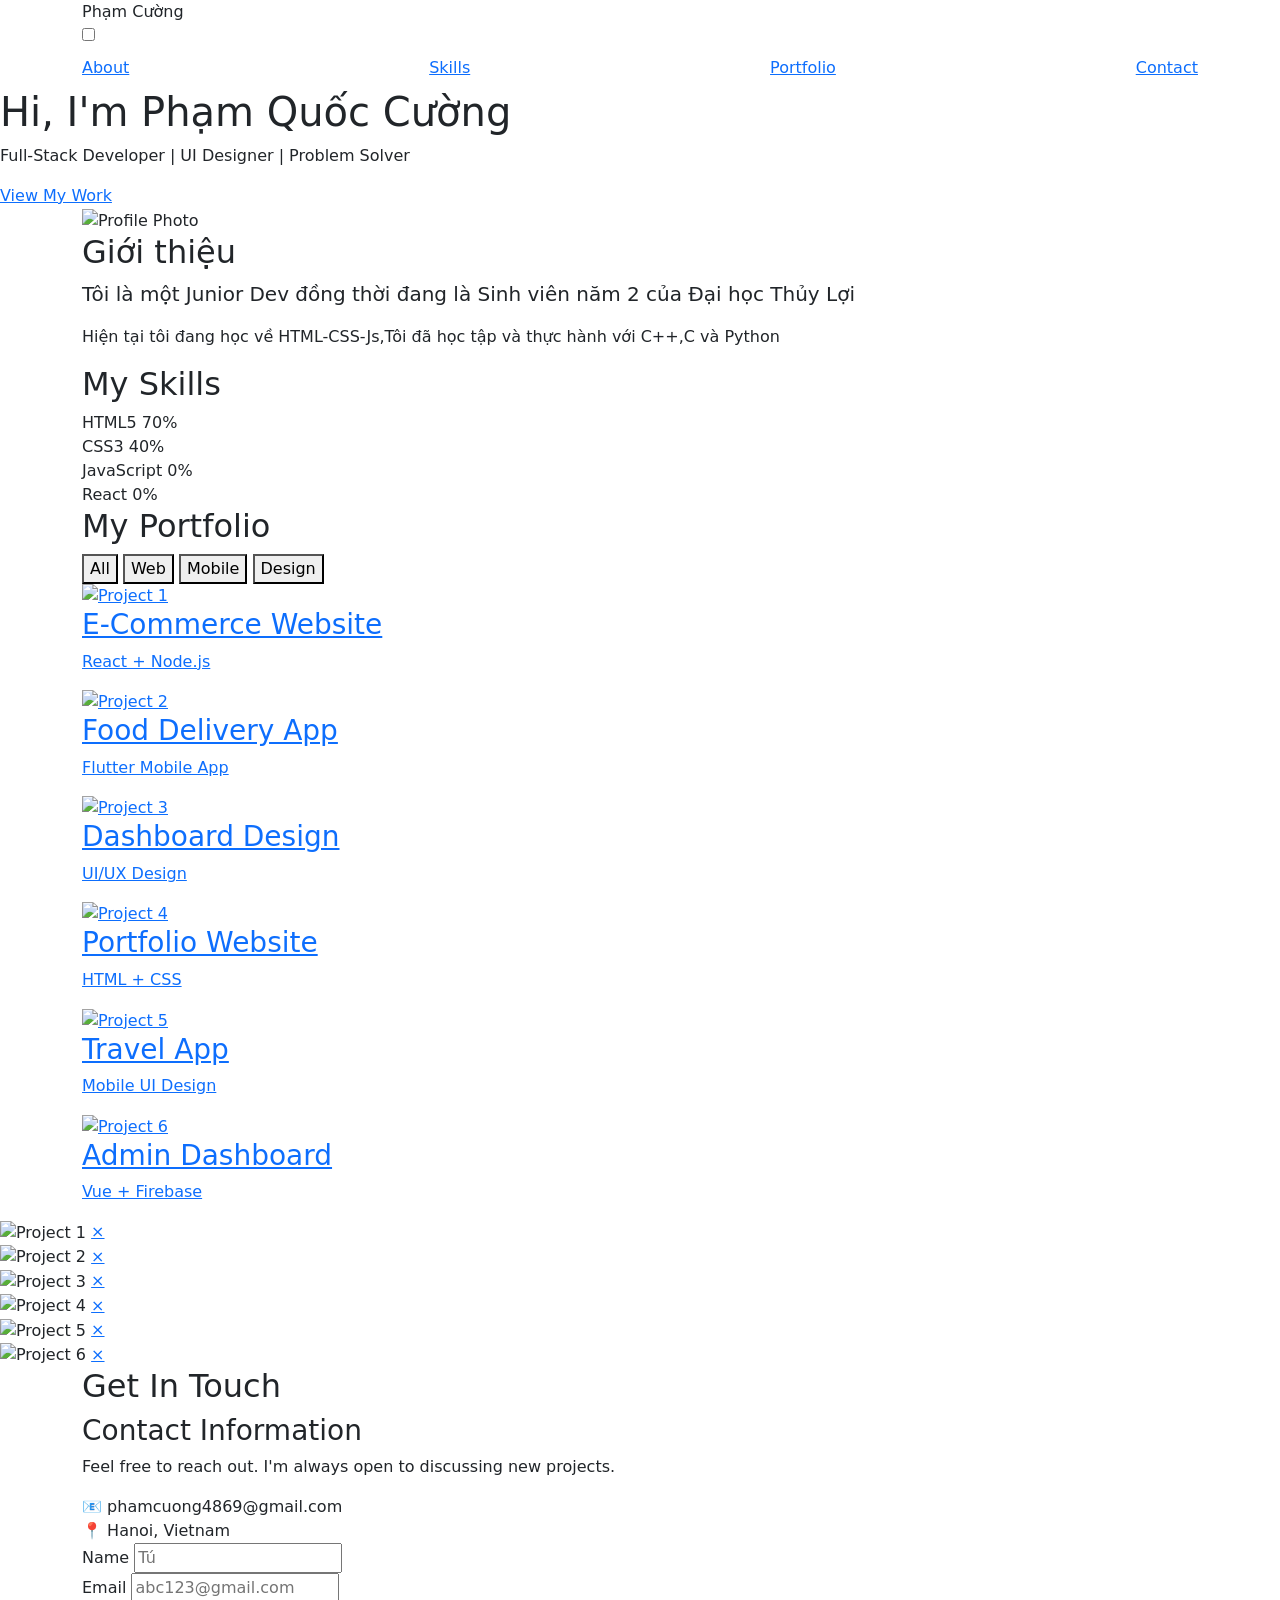
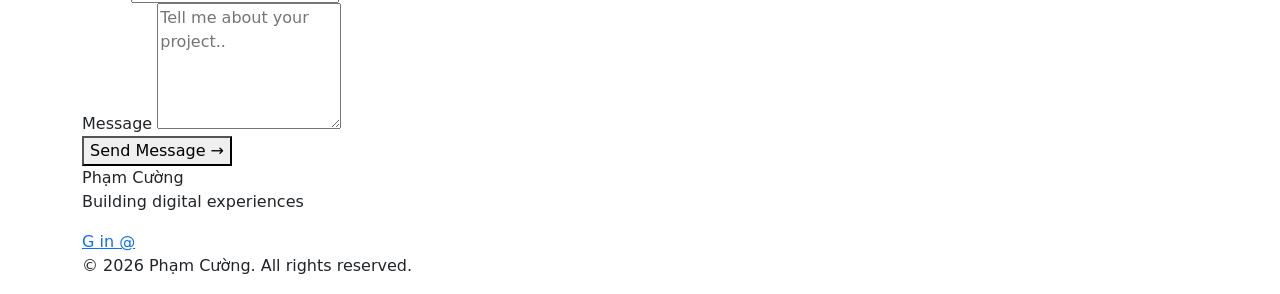
==== session_02_bootstrap/projects/portfolio_bootstrap/index.html @ 477e9ee2 "[BOOTSTRAP] Add Bootstrap CDN and initial setup" ====
<!DOCTYPE html>
<html lang="en">
<head>
    <meta charset="UTF-8">
    <meta name="viewport" content="width=device-width, initial-scale=1.0">
    <title>My Portfolio</title>

    <link href="https://cdn.jsdelivr.net/npm/bootstrap@5.3.2/dist/css/bootstrap.min.css" rel="stylesheet">
    <link href="https://cdn.jsdelivr.net/npm/bootstrap-icons@1.11.0/font/bootstrap-icons.css" rel="stylesheet">
</head>

<body>
    <header class="header">
        <div class="container nav-container">
            <div class="logo">Phạm Cường</div>
            <input
                type="checkbox"
                id="menu-toggle"
                class="menu-toggle"
            >

            <label
                for="menu-toggle"
                class="hamburger"
            >
                <span></span>
                <span></span>
                <span></span>
            </label>
            <nav class="navbar">
                <a href="#about">About</a>
                <a href="#skills">Skills</a>
                <a href="#portfolio">Portfolio</a>
                <a href="#contact">Contact</a>
            </nav>
        </div>
    </header>

    <section class="hero">

        <div class="hero-content">
            <h1> Hi, I'm Phạm Quốc Cường</h1>

            <p>Full-Stack Developer | UI Designer | Problem Solver</p>
            <a href="#portfolio" class="cta-button">
                View My Work
            </a>

        </div>

    </section>

    <section id="about" class="about-section">
        <div class="container">
            <div class="about-grid">
                <div class="about-image">
                    <img src="https://encrypted-tbn0.gstatic.com/images?q=tbn:ANd9GcRK_eBcIOMDRFmD_ZRQ1Q0mMLTmLltrgWhUqQ&s" alt="Profile Photo">
                </div>

                <div class="about-content">
                    <h2>Giới thiệu</h2>
                    <p class="lead">
                        Tôi là một Junior Dev đồng thời đang là Sinh viên năm 2 của Đại học Thủy Lợi
                    </p>
                    <p> Hiện tại tôi đang học về HTML-CSS-Js,Tôi đã học tập và thực hành với C++,C và Python</p>
                </div>
            </div>
        </div>
    </section>

    <section id="skills" class="skills-section">
        <div class="container">
            <h2 class="section-title">
                My Skills
            </h2>

            <div class="skills-grid">
                <div class="skill-item">
                    <div class="skill-info">
                        <span class="skill-name">
                            HTML5
                        </span>
                        <span class="skill-percent">
                            70%
                        </span>
                    </div>
                    <div class="skill-bar">
                        <div
                            class="skill-progress html"
                        ></div>
                    </div>
                </div>

                <div class="skill-item">
                    <div class="skill-info">
                        <span class="skill-name">
                            CSS3
                        </span>
                        <span class="skill-percent">
                            40%
                        </span>
                    </div>

                    <div class="skill-bar">
                        <div class="skill-progress css"></div>
                    </div>
                </div>
                <div class="skill-item">
                    <div class="skill-info">
                        <span class="skill-name">
                            JavaScript
                        </span>
                        <span class="skill-percent">
                            0%
                        </span>
                    </div>
                    <div class="skill-bar">
                        <div class="skill-progress javascript"></div>
                    </div>
                </div>

                <div class="skill-item">
                    <div class="skill-info">
                        <span class="skill-name">
                            React
                        </span>
                        <span class="skill-percent">
                            0%
                        </span>
                    </div>
                    <div class="skill-bar">
                        <div class="skill-progress react"></div>
                    </div>
                </div>
            </div>
        </div>
    </section>

    <section id="portfolio" class="portfolio-section">
        <div class="container">

            <h2 class="section-title">My Portfolio</h2>

            <div class="portfolio-filters">
                <button class="filter-btn active">All</button>
                <button class="filter-btn">Web</button>
                <button class="filter-btn">Mobile</button>
                <button class="filter-btn">Design</button>
            </div>

            <div class="portfolio-grid">

                <div class="portfolio-item" data-category="web">
                    <a href="#lightbox-1" class="lightbox-link">
                        <img
                            src="https://img.magnific.com/free-photo/cascade-boat-clean-china-natural-rural_1417-1356.jpg"
                            alt="Project 1"
                        >

                        <div class="portfolio-overlay">
                            <h3>E-Commerce Website</h3>
                            <p>React + Node.js</p>
                        </div>
                    </a>

                </div>

                <div class="portfolio-item" data-category="mobile">
                    <a href="#lightbox-2" class="lightbox-link">
                        <img
                            src="https://www.shutterstock.com/image-photo/sun-sets-behind-mountain-ranges-600nw-2479236003.jpg"
                            alt="Project 2"
                        >

                        <div class="portfolio-overlay">
                            <h3>Food Delivery App</h3>
                            <p>Flutter Mobile App</p>
                        </div>
                    </a>

                </div>

                <div class="portfolio-item" data-category="design">
                    <a href="#lightbox-3" class="lightbox-link">
                        <img
                            src="https://encrypted-tbn0.gstatic.com/images?q=tbn:ANd9GcSqHa6Hd-YD9QyMxIS8fYtVx6WnUDx4SQb3aw&s"
                            alt="Project 3"
                        >

                        <div class="portfolio-overlay">
                            <h3>Dashboard Design</h3>
                            <p>UI/UX Design</p>
                        </div>
                    </a>
                </div>

                <div class="portfolio-item" data-category="web">
                    <a href="#lightbox-4" class="lightbox-link">
                        <img
                            src="https://encrypted-tbn0.gstatic.com/images?q=tbn:ANd9GcQ_FWF2judaujT30K9sMf-tZFhMWpgP6xCemw&s"
                            alt="Project 4"
                        >

                        <div class="portfolio-overlay">
                            <h3>Portfolio Website</h3>
                            <p>HTML + CSS</p>
                        </div>
                    </a>
                </div>

                <!-- ITEM 5 -->
                <div class="portfolio-item" data-category="mobile">
                    <a href="#lightbox-5" class="lightbox-link">
                        <img
                            src="https://encrypted-tbn0.gstatic.com/images?q=tbn:ANd9GcTsMz6inykSgB9SlFIe-veDF1JKhHTCMDibNQ&s"
                            alt="Project 5"
                        >

                        <div class="portfolio-overlay">
                            <h3>Travel App</h3>
                            <p>Mobile UI Design</p>
                        </div>
                    </a>
                </div>

                <div class="portfolio-item" data-category="web">
                    <a href="#lightbox-6" class="lightbox-link">
                        <img
                            src="https://encrypted-tbn0.gstatic.com/images?q=tbn:ANd9GcS5kzei-ktqKEkPkgY-cIWJkOLENNfYOGovYw&s"
                            alt="Project 6"
                        >

                        <div class="portfolio-overlay">
                            <h3>Admin Dashboard</h3>
                            <p>Vue + Firebase</p>
                        </div>
                    </a>
                </div>

            </div>

        </div>
    </section>


    <div id="lightbox-1" class="lightbox">
        <img
            src="https://img.magnific.com/free-photo/cascade-boat-clean-china-natural-rural_1417-1356.jpg"
            alt="Project 1"
        >

        <a href="#" class="lightbox-close">
            &times;
        </a>
    </div>

    <div id="lightbox-2" class="lightbox">
        <img
            src="https://www.shutterstock.com/image-photo/sun-sets-behind-mountain-ranges-600nw-2479236003.jpg"
            alt="Project 2"
        >

        <a href="#" class="lightbox-close">
            &times;
        </a>
    </div>

    <div id="lightbox-3" class="lightbox">
        <img
            src="https://encrypted-tbn0.gstatic.com/images?q=tbn:ANd9GcSqHa6Hd-YD9QyMxIS8fYtVx6WnUDx4SQb3aw&s"
            alt="Project 3"
        >

        <a href="#" class="lightbox-close">
            &times;
        </a>
    </div>

    <div id="lightbox-4" class="lightbox">
        <img
            src="https://encrypted-tbn0.gstatic.com/images?q=tbn:ANd9GcQ_FWF2judaujT30K9sMf-tZFhMWpgP6xCemw&s"
            alt="Project 4"
        >

        <a href="#" class="lightbox-close">
            &times;
        </a>
    </div>

    <div id="lightbox-5" class="lightbox">
        <img
            src="https://encrypted-tbn0.gstatic.com/images?q=tbn:ANd9GcTsMz6inykSgB9SlFIe-veDF1JKhHTCMDibNQ&s"
            alt="Project 5"
        >

        <a href="#" class="lightbox-close">
            &times;
        </a>
    </div>

    <div id="lightbox-6" class="lightbox">
        <img
            src="https://encrypted-tbn0.gstatic.com/images?q=tbn:ANd9GcS5kzei-ktqKEkPkgY-cIWJkOLENNfYOGovYw&s"
            alt="Project 6"
        >

        <a href="#" class="lightbox-close">
            &times;
        </a>
    </div>

    <section id="contact" class="contact-section">
        <div class="container">

            <h2 class="section-title">
                Get In Touch
            </h2>

            <div class="contact-wrapper">

                <div class="contact-info">

                    <h3>Contact Information</h3>

                    <p>
                        Feel free to reach out. I'm always open to discussing new projects.
                    </p>

                    <div class="info-item">
                        <span class="icon">📧</span>
                        <span>phamcuong4869@gmail.com</span>
                    </div>

                    <div class="info-item">
                        <span class="icon">📍</span>
                        <span>Hanoi, Vietnam</span>
                    </div>

                </div>

                <form class="contact-form">

                    <div class="form-group">

                        <label for="name">
                            Name
                        </label>

                        <input
                            type="text"
                            id="name"
                            name="name"
                            placeholder="Tú"
                            required 
                        >

                    </div>

                    <div class="form-group">

                        <label for="email">
                            Email
                        </label>

                        <input
                            type="email"
                            id="email"
                            name="email"
                            placeholder="abc123@gmail.com"
                            required
                        >

                    </div>

                    <div class="form-group">

                        <label for="message">
                            Message
                        </label>

                        <textarea
                            id="message"
                            name="message"
                            rows="5"
                            placeholder="Tell me about your project..""
                            required
                        ></textarea>

                    </div>

                    <button type="submit" class="submit-btn">
                        Send Message  →
                    </button>

                </form>

            </div>

        </div>
    </section>

    <footer class="footer">
        <div class="container">
            <div class="footer-content">
                <div class="footer-logo">
                    Phạm Cường
                </div>
                <p class="footer-tagline">
                    Building digital experiences
                </p>
                <div class="social-links">
                    <a href="#" class="social-link" aria-label="GitHub">
                        G
                    </a>

                    <a href="#" class="social-link" aria-label="LinkedIn">
                        in
                    </a>
                    <a href="#" class="social-link" aria-label="Email">
                        @
                    </a>

                </div>

            </div>

            <div class="footer-bottom">
                <p>&copy; 2026 Phạm Cường. All rights reserved.</p>
            </div>
        </div>

    </footer>
    
    <script src="https://cdn.jsdelivr.net/npm/bootstrap@5.3.2/dist/js/bootstrap.bundle.min.js"></script>
</body>
</html>
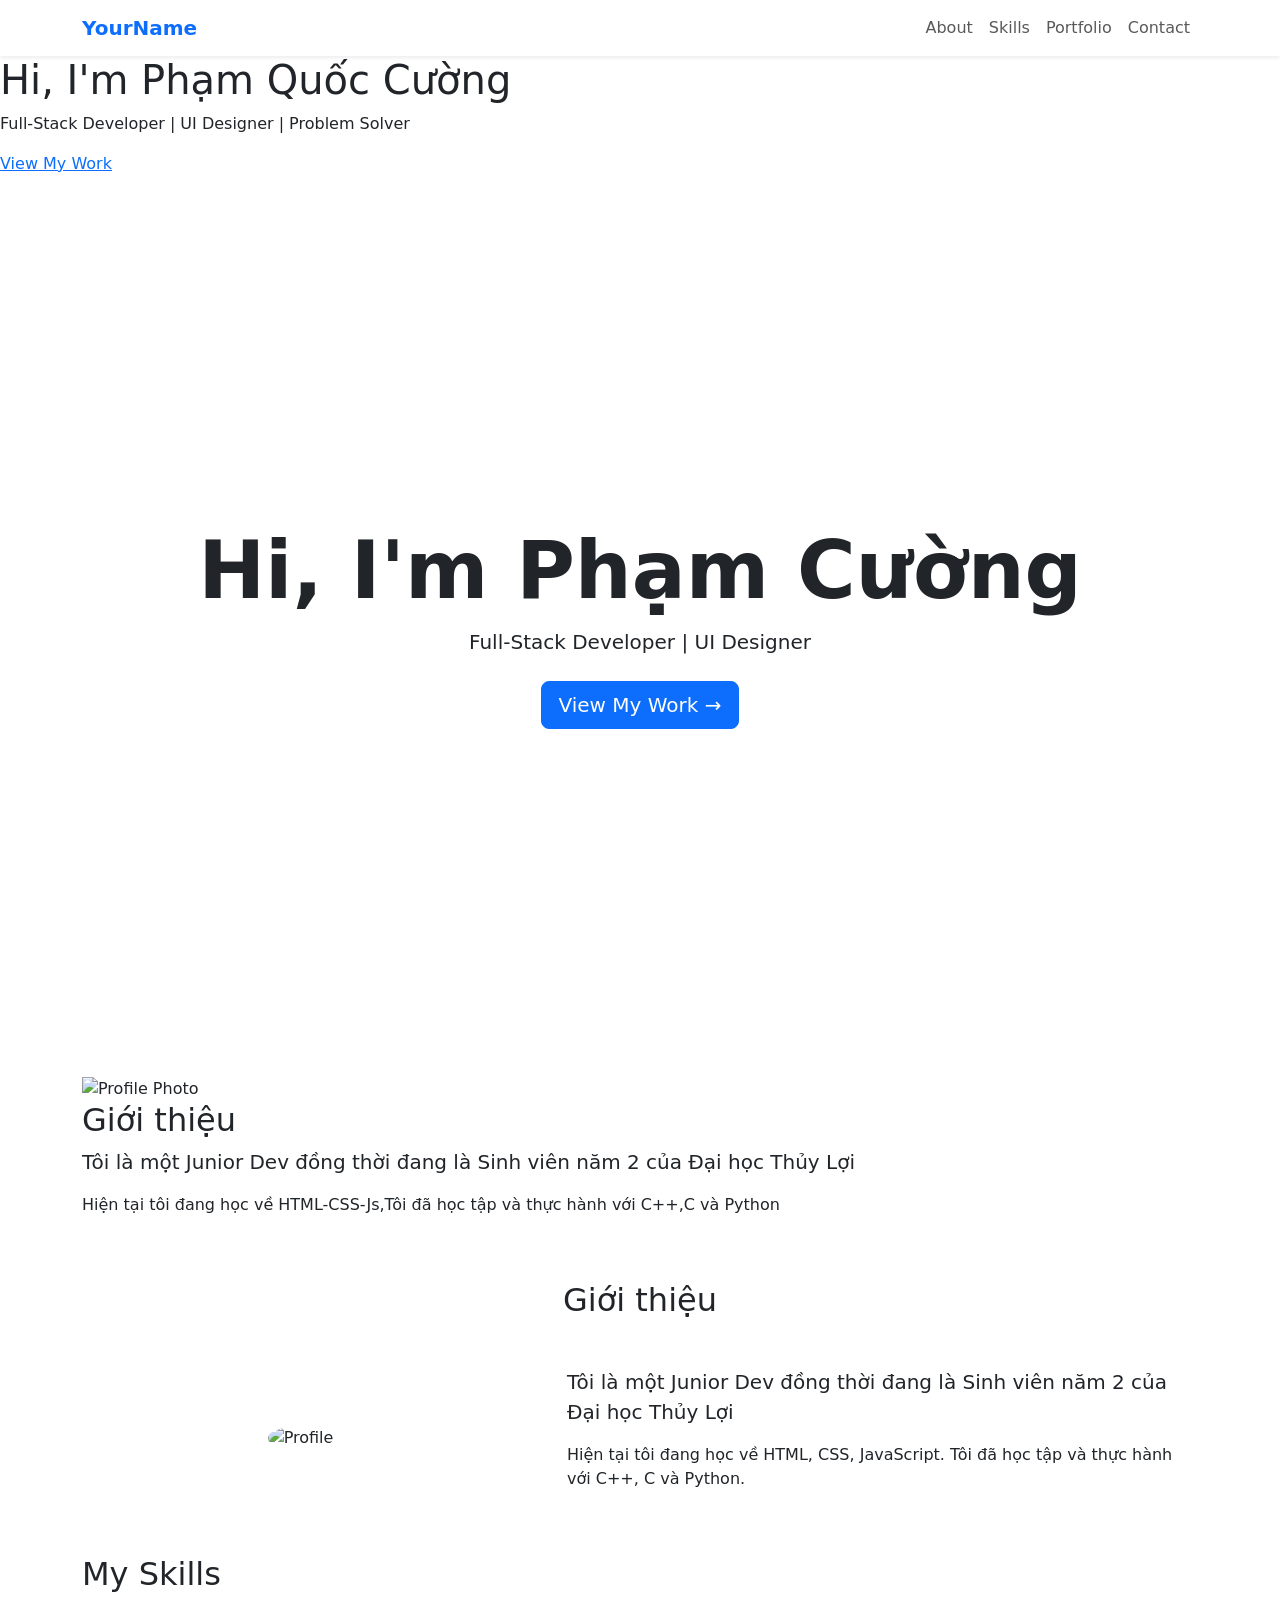
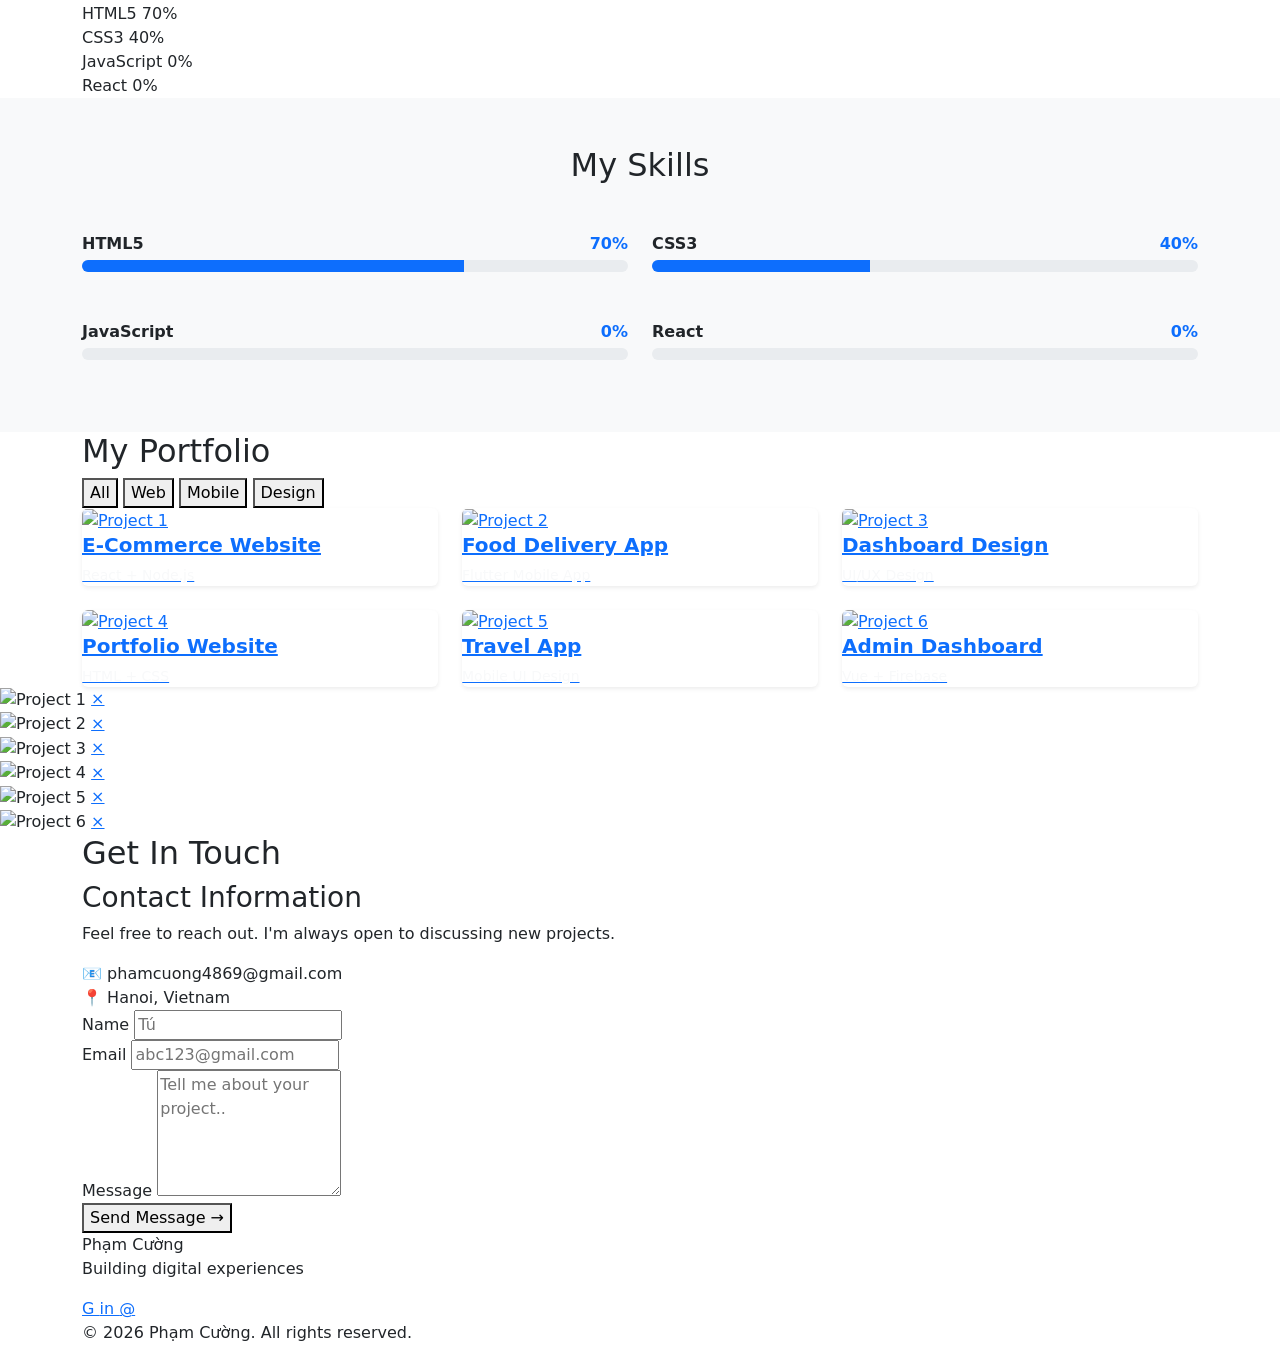
==== commit 62f4640b: "[REFACTOR] Convert grid to Bootstrap cols" ====
--- a/session_02_bootstrap/projects/portfolio_bootstrap/index.html
+++ b/session_02_bootstrap/projects/portfolio_bootstrap/index.html
@@ -7,34 +7,31 @@
 
     <link href="https://cdn.jsdelivr.net/npm/bootstrap@5.3.2/dist/css/bootstrap.min.css" rel="stylesheet">
     <link href="https://cdn.jsdelivr.net/npm/bootstrap-icons@1.11.0/font/bootstrap-icons.css" rel="stylesheet">
+    <link href="custom-theme.css" rel="stylesheet">
 </head>
 
 <body>
-    <header class="header">
-        <div class="container nav-container">
-            <div class="logo">Phạm Cường</div>
-            <input
-                type="checkbox"
-                id="menu-toggle"
-                class="menu-toggle"
-            >
-
-            <label
-                for="menu-toggle"
-                class="hamburger"
-            >
-                <span></span>
-                <span></span>
-                <span></span>
-            </label>
-            <nav class="navbar">
-                <a href="#about">About</a>
-                <a href="#skills">Skills</a>
-                <a href="#portfolio">Portfolio</a>
-                <a href="#contact">Contact</a>
-            </nav>
-        </div>
-    </header>
+        <nav class="navbar navbar-expand-lg navbar-light bg-white sticky-top shadow-sm">
+        <div class="container">
+            <a class="navbar-brand fw-bold text-primary" href="#">YourName</a>
+            <button class="navbar-toggler" type="button" 
+                    data-bs-toggle="collapse" 
+                    data-bs-target="#navbarNav"
+                    aria-controls="navbarNav" 
+                    aria-expanded="false" 
+                    aria-label="Toggle navigation">
+                <span class="navbar-toggler-icon"></span>
+            </button>
+            <div class="collapse navbar-collapse" id="navbarNav">
+                <ul class="navbar-nav ms-auto">
+                    <li class="nav-item"><a class="nav-link" href="#about">About</a></li>
+                    <li class="nav-item"><a class="nav-link" href="#skills">Skills</a></li>
+                    <li class="nav-item"><a class="nav-link" href="#portfolio">Portfolio</a></li>
+                    <li class="nav-item"><a class="nav-link" href="#contact">Contact</a></li>
+                </ul>
+            </div>
+        </div>
+    </nav>
 
     <section class="hero">
 
@@ -48,6 +45,14 @@
 
         </div>
 
+    </section>
+
+        <section class="vh-100 d-flex align-items-center justify-content-center text-center">
+        <div class="container">
+            <h1 class="display-1 fw-bold">Hi, I'm Phạm Cường</h1>
+            <p class="lead mb-4">Full-Stack Developer | UI Designer</p>
+            <a href="#portfolio" class="btn btn-primary btn-lg">View My Work →</a>
+        </div>
     </section>
 
     <section id="about" class="about-section">
@@ -68,6 +73,38 @@
         </div>
     </section>
 
+        <section id="about" class="py-5">
+        <div class="container">
+
+            <h2 class="text-center mb-5">Giới thiệu</h2>
+
+            <div class="row align-items-center g-5">
+
+                <!-- IMAGE -->
+                <div class="col-lg-5 text-center">
+                    <img 
+                        src="https://encrypted-tbn0.gstatic.com/images?q=tbn:ANd9GcRK_eBcIOMDRFmD_ZRQ1Q0mMLTmLltrgWhUqQ&s"
+                        class="rounded-circle img-fluid"
+                        alt="Profile"
+                        style="max-width: 300px;"
+                    >
+                </div>
+
+                <!-- CONTENT -->
+                <div class="col-lg-7">
+                    <p class="lead">
+                        Tôi là một Junior Dev đồng thời đang là Sinh viên năm 2 của Đại học Thủy Lợi
+                    </p>
+                    <p>
+                        Hiện tại tôi đang học về HTML, CSS, JavaScript. Tôi đã học tập và thực hành với C++, C và Python.
+                    </p>
+                </div>
+
+            </div>
+
+        </div>
+    </section>
+
     <section id="skills" class="skills-section">
         <div class="container">
             <h2 class="section-title">
@@ -136,6 +173,69 @@
         </div>
     </section>
 
+        <section id="skills" class="py-5 bg-light">
+        <div class="container">
+
+            <h2 class="text-center mb-5">My Skills</h2>
+
+            <div class="row g-4">
+
+                <!-- HTML -->
+                <div class="col-md-6">
+                    <div class="mb-4">
+                        <div class="d-flex justify-content-between mb-1">
+                            <span class="fw-semibold">HTML5</span>
+                            <span class="text-primary fw-semibold">70%</span>
+                        </div>
+                        <div class="progress" style="height: 12px;">
+                            <div class="progress-bar bg-primary" style="width: 70%"></div>
+                        </div>
+                    </div>
+                </div>
+
+                <!-- CSS -->
+                <div class="col-md-6">
+                    <div class="mb-4">
+                        <div class="d-flex justify-content-between mb-1">
+                            <span class="fw-semibold">CSS3</span>
+                            <span class="text-primary fw-semibold">40%</span>
+                        </div>
+                        <div class="progress" style="height: 12px;">
+                            <div class="progress-bar bg-primary" style="width: 40%"></div>
+                        </div>
+                    </div>
+                </div>
+
+                <!-- JS -->
+                <div class="col-md-6">
+                    <div class="mb-4">
+                        <div class="d-flex justify-content-between mb-1">
+                            <span class="fw-semibold">JavaScript</span>
+                            <span class="text-primary fw-semibold">0%</span>
+                        </div>
+                        <div class="progress" style="height: 12px;">
+                            <div class="progress-bar bg-primary" style="width: 0%"></div>
+                        </div>
+                    </div>
+                </div>
+
+                <!-- React -->
+                <div class="col-md-6">
+                    <div class="mb-4">
+                        <div class="d-flex justify-content-between mb-1">
+                            <span class="fw-semibold">React</span>
+                            <span class="text-primary fw-semibold">0%</span>
+                        </div>
+                        <div class="progress" style="height: 12px;">
+                            <div class="progress-bar bg-primary" style="width: 0%"></div>
+                        </div>
+                    </div>
+                </div>
+
+            </div>
+
+        </div>
+    </section>
     <section id="portfolio" class="portfolio-section">
         <div class="container">
 
@@ -148,96 +248,115 @@
                 <button class="filter-btn">Design</button>
             </div>
 
-            <div class="portfolio-grid">
-
-                <div class="portfolio-item" data-category="web">
-                    <a href="#lightbox-1" class="lightbox-link">
-                        <img
-                            src="https://img.magnific.com/free-photo/cascade-boat-clean-china-natural-rural_1417-1356.jpg"
-                            alt="Project 1"
-                        >
-
-                        <div class="portfolio-overlay">
-                            <h3>E-Commerce Website</h3>
-                            <p>React + Node.js</p>
-                        </div>
-                    </a>
-
-                </div>
-
-                <div class="portfolio-item" data-category="mobile">
-                    <a href="#lightbox-2" class="lightbox-link">
-                        <img
-                            src="https://www.shutterstock.com/image-photo/sun-sets-behind-mountain-ranges-600nw-2479236003.jpg"
-                            alt="Project 2"
-                        >
-
-                        <div class="portfolio-overlay">
-                            <h3>Food Delivery App</h3>
-                            <p>Flutter Mobile App</p>
-                        </div>
-                    </a>
-
-                </div>
-
-                <div class="portfolio-item" data-category="design">
-                    <a href="#lightbox-3" class="lightbox-link">
-                        <img
-                            src="https://encrypted-tbn0.gstatic.com/images?q=tbn:ANd9GcSqHa6Hd-YD9QyMxIS8fYtVx6WnUDx4SQb3aw&s"
-                            alt="Project 3"
-                        >
-
-                        <div class="portfolio-overlay">
-                            <h3>Dashboard Design</h3>
-                            <p>UI/UX Design</p>
-                        </div>
-                    </a>
-                </div>
-
-                <div class="portfolio-item" data-category="web">
-                    <a href="#lightbox-4" class="lightbox-link">
-                        <img
-                            src="https://encrypted-tbn0.gstatic.com/images?q=tbn:ANd9GcQ_FWF2judaujT30K9sMf-tZFhMWpgP6xCemw&s"
-                            alt="Project 4"
-                        >
-
-                        <div class="portfolio-overlay">
-                            <h3>Portfolio Website</h3>
-                            <p>HTML + CSS</p>
-                        </div>
-                    </a>
+            <div class="portfolio-grid row g-4">
+
+                <!-- ITEM 1 -->
+                <div class="col-12 col-md-6 col-lg-4 portfolio-item" data-category="web">
+                    <div class="card h-100 shadow-sm border-0 overflow-hidden">
+
+                        <a href="#lightbox-1" class="lightbox-link position-relative">
+                            <img src="https://img.magnific.com/free-photo/cascade-boat-clean-china-natural-rural_1417-1356.jpg"
+                                class="card-img-top"
+                                alt="Project 1">
+
+                            <div class="portfolio-overlay">
+                                <h5 class="fw-bold">E-Commerce Website</h5>
+                                <p class="text-light small mb-0">React + Node.js</p>
+                            </div>
+                        </a>
+
+                    </div>
+                </div>
+
+                <!-- ITEM 2 -->
+                <div class="col-12 col-md-6 col-lg-4 portfolio-item" data-category="mobile">
+                    <div class="card h-100 shadow-sm border-0 overflow-hidden">
+
+                        <a href="#lightbox-2" class="lightbox-link position-relative">
+                            <img src="https://www.shutterstock.com/image-photo/sun-sets-behind-mountain-ranges-600nw-2479236003.jpg"
+                                class="card-img-top"
+                                alt="Project 2">
+
+                            <div class="portfolio-overlay">
+                                <h5 class="fw-bold">Food Delivery App</h5>
+                                <p class="text-light small mb-0">Flutter Mobile App</p>
+                            </div>
+                        </a>
+
+                    </div>
+                </div>
+
+                <!-- ITEM 3 -->
+                <div class="col-12 col-md-6 col-lg-4 portfolio-item" data-category="design">
+                    <div class="card h-100 shadow-sm border-0 overflow-hidden">
+
+                        <a href="#lightbox-3" class="lightbox-link position-relative">
+                            <img src="https://encrypted-tbn0.gstatic.com/images?q=tbn:ANd9GcSqHa6Hd-YD9QyMxIS8fYtVx6WnUDx4SQb3aw&s"
+                                class="card-img-top"
+                                alt="Project 3">
+
+                            <div class="portfolio-overlay">
+                                <h5 class="fw-bold">Dashboard Design</h5>
+                                <p class="text-light small mb-0">UI/UX Design</p>
+                            </div>
+                        </a>
+
+                    </div>
+                </div>
+
+                <!-- ITEM 4 -->
+                <div class="col-12 col-md-6 col-lg-4 portfolio-item" data-category="web">
+                    <div class="card h-100 shadow-sm border-0 overflow-hidden">
+
+                        <a href="#lightbox-4" class="lightbox-link position-relative">
+                            <img src="https://encrypted-tbn0.gstatic.com/images?q=tbn:ANd9GcQ_FWF2judaujT30K9sMf-tZFhMWpgP6xCemw&s"
+                                class="card-img-top"
+                                alt="Project 4">
+
+                            <div class="portfolio-overlay">
+                                <h5 class="fw-bold">Portfolio Website</h5>
+                                <p class="text-light small mb-0">HTML + CSS</p>
+                            </div>
+                        </a>
+
+                    </div>
                 </div>
 
                 <!-- ITEM 5 -->
-                <div class="portfolio-item" data-category="mobile">
-                    <a href="#lightbox-5" class="lightbox-link">
-                        <img
-                            src="https://encrypted-tbn0.gstatic.com/images?q=tbn:ANd9GcTsMz6inykSgB9SlFIe-veDF1JKhHTCMDibNQ&s"
-                            alt="Project 5"
-                        >
-
-                        <div class="portfolio-overlay">
-                            <h3>Travel App</h3>
-                            <p>Mobile UI Design</p>
-                        </div>
-                    </a>
-                </div>
-
-                <div class="portfolio-item" data-category="web">
-                    <a href="#lightbox-6" class="lightbox-link">
-                        <img
-                            src="https://encrypted-tbn0.gstatic.com/images?q=tbn:ANd9GcS5kzei-ktqKEkPkgY-cIWJkOLENNfYOGovYw&s"
-                            alt="Project 6"
-                        >
-
-                        <div class="portfolio-overlay">
-                            <h3>Admin Dashboard</h3>
-                            <p>Vue + Firebase</p>
-                        </div>
-                    </a>
-                </div>
-
-            </div>
+                <div class="col-12 col-md-6 col-lg-4 portfolio-item" data-category="mobile">
+                    <div class="card h-100 shadow-sm border-0 overflow-hidden">
+
+                        <a href="#lightbox-5" class="lightbox-link position-relative">
+                            <img src="https://encrypted-tbn0.gstatic.com/images?q=tbn:ANd9GcTsMz6inykSgB9SlFIe-veDF1JKhHTCMDibNQ&s"
+                                class="card-img-top"
+                                alt="Project 5">
+
+                            <div class="portfolio-overlay">
+                                <h5 class="fw-bold">Travel App</h5>
+                                <p class="text-light small mb-0">Mobile UI Design</p>
+                            </div>
+                        </a>
+
+                    </div>
+                </div>
+
+                <!-- ITEM 6 -->
+                <div class="col-12 col-md-6 col-lg-4 portfolio-item" data-category="web">
+                    <div class="card h-100 shadow-sm border-0 overflow-hidden">
+
+                        <a href="#lightbox-6" class="lightbox-link position-relative">
+                            <img src="https://encrypted-tbn0.gstatic.com/images?q=tbn:ANd9GcS5kzei-ktqKEkPkgY-cIWJkOLENNfYOGovYw&s"
+                                class="card-img-top"
+                                alt="Project 6">
+
+                            <div class="portfolio-overlay">
+                                <h5 class="fw-bold">Admin Dashboard</h5>
+                                <p class="text-light small mb-0">Vue + Firebase</p>
+                            </div>
+                        </a>
+
+                    </div>
+                </div>            
 
         </div>
     </section>
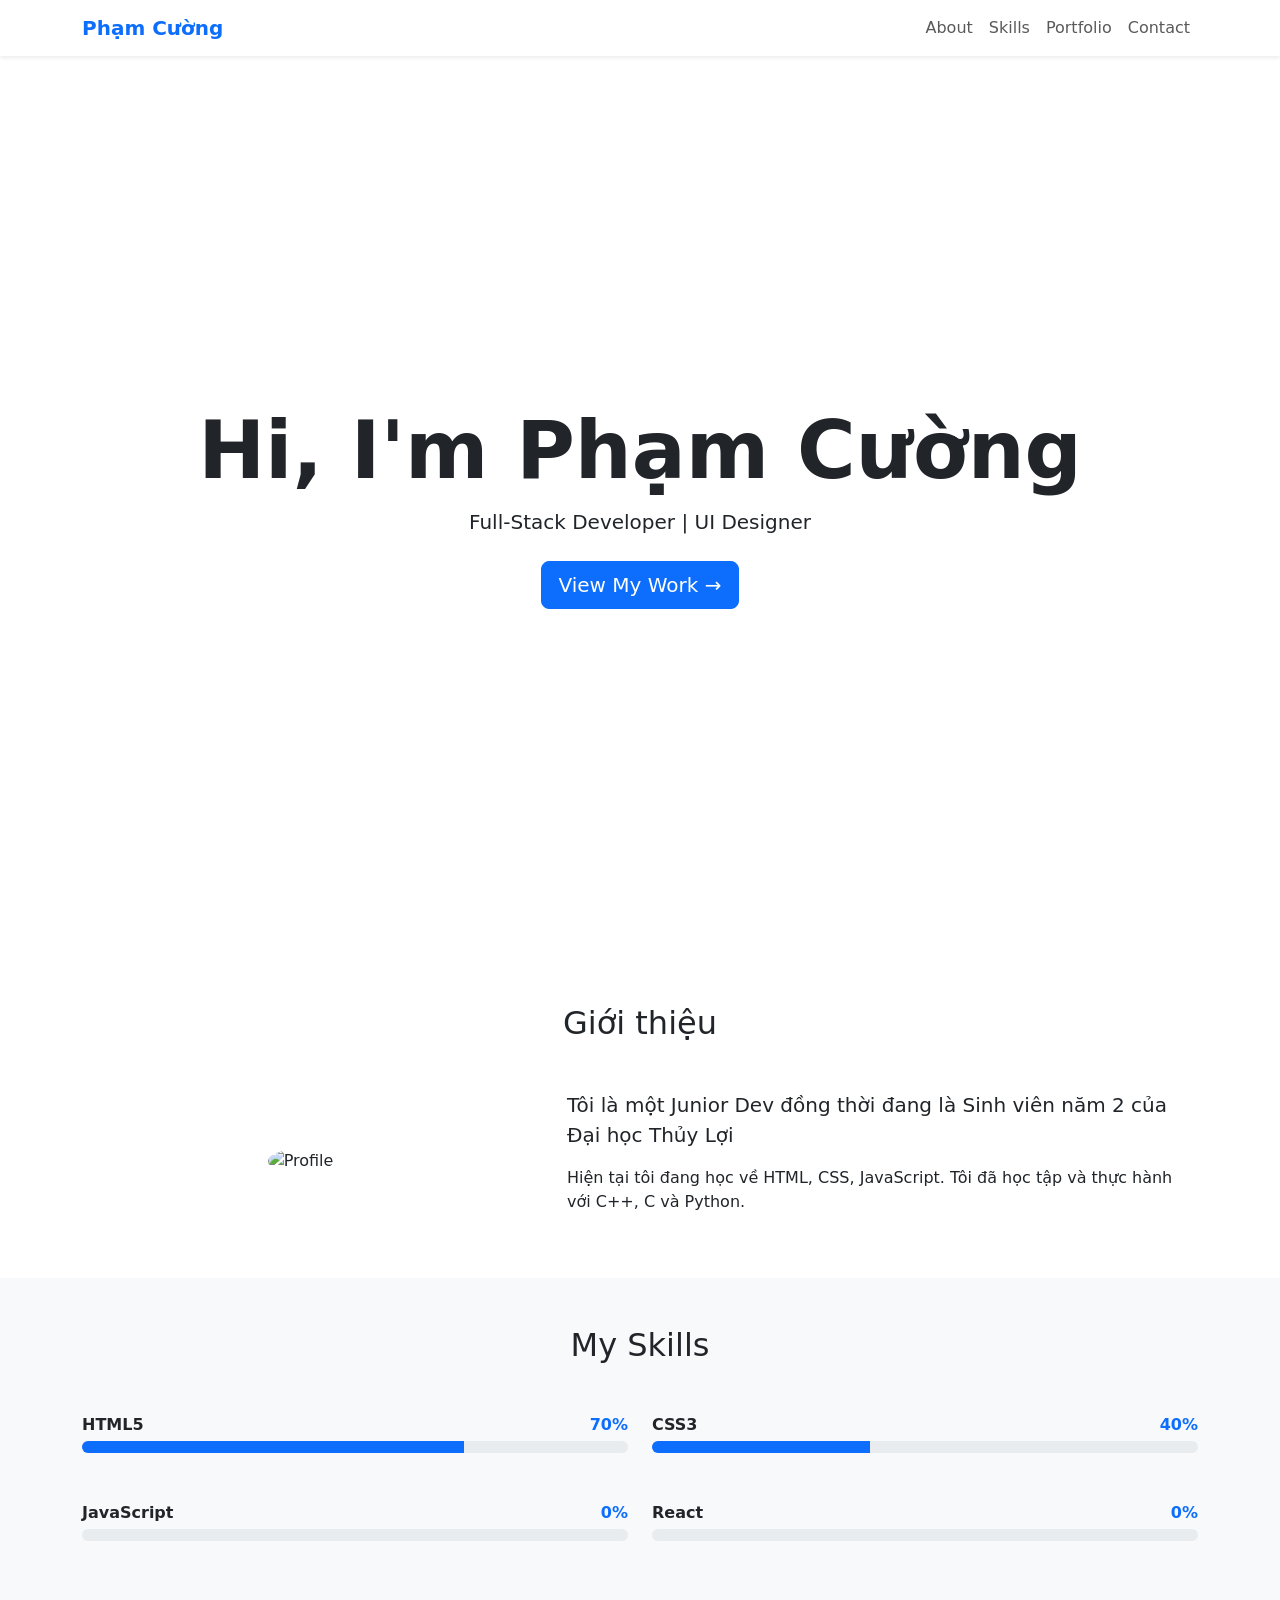
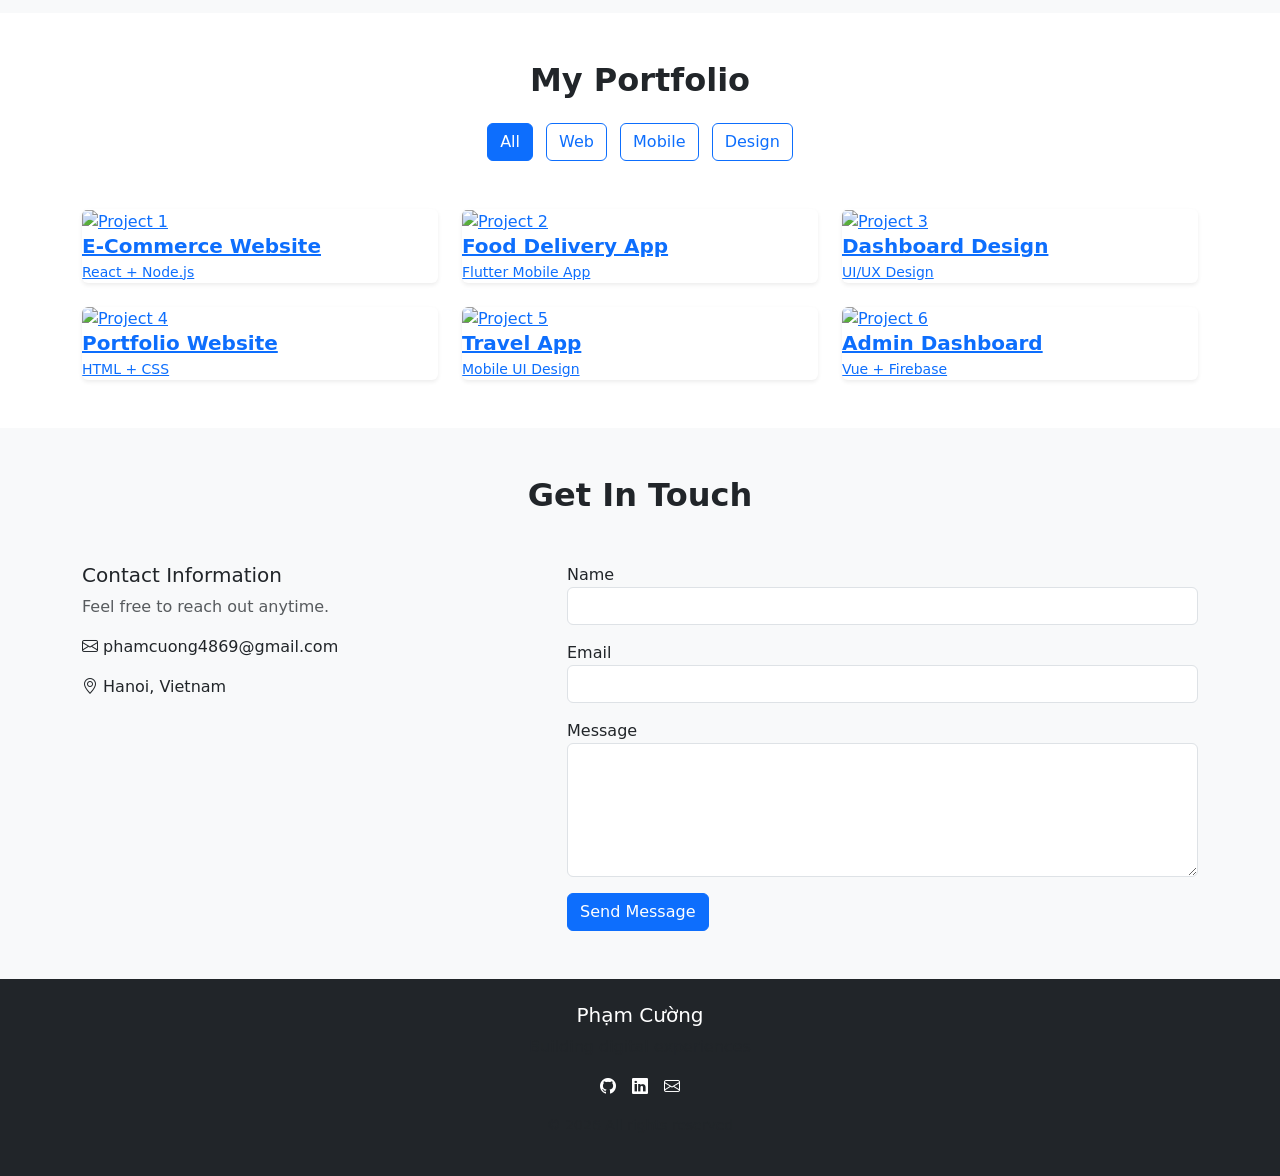
==== commit 9f03eb5d: "[STYLE] Apply Bootstrap typography utilities" ====
--- a/session_02_bootstrap/projects/portfolio_bootstrap/index.html
+++ b/session_02_bootstrap/projects/portfolio_bootstrap/index.html
@@ -11,9 +11,9 @@
 </head>
 
 <body>
-        <nav class="navbar navbar-expand-lg navbar-light bg-white sticky-top shadow-sm">
-        <div class="container">
-            <a class="navbar-brand fw-bold text-primary" href="#">YourName</a>
+    <nav class="navbar navbar-expand-lg navbar-light bg-white sticky-top shadow-sm">
+        <div class="container">
+            <a class="navbar-brand fw-bold text-primary" href="#">Phạm Cường</a>
             <button class="navbar-toggler" type="button" 
                     data-bs-toggle="collapse" 
                     data-bs-target="#navbarNav"
@@ -33,21 +33,8 @@
         </div>
     </nav>
 
-    <section class="hero">
-
-        <div class="hero-content">
-            <h1> Hi, I'm Phạm Quốc Cường</h1>
-
-            <p>Full-Stack Developer | UI Designer | Problem Solver</p>
-            <a href="#portfolio" class="cta-button">
-                View My Work
-            </a>
-
-        </div>
-
-    </section>
-
-        <section class="vh-100 d-flex align-items-center justify-content-center text-center">
+
+    <section class="vh-100 d-flex align-items-center justify-content-center text-center">
         <div class="container">
             <h1 class="display-1 fw-bold">Hi, I'm Phạm Cường</h1>
             <p class="lead mb-4">Full-Stack Developer | UI Designer</p>
@@ -55,25 +42,7 @@
         </div>
     </section>
 
-    <section id="about" class="about-section">
-        <div class="container">
-            <div class="about-grid">
-                <div class="about-image">
-                    <img src="https://encrypted-tbn0.gstatic.com/images?q=tbn:ANd9GcRK_eBcIOMDRFmD_ZRQ1Q0mMLTmLltrgWhUqQ&s" alt="Profile Photo">
-                </div>
-
-                <div class="about-content">
-                    <h2>Giới thiệu</h2>
-                    <p class="lead">
-                        Tôi là một Junior Dev đồng thời đang là Sinh viên năm 2 của Đại học Thủy Lợi
-                    </p>
-                    <p> Hiện tại tôi đang học về HTML-CSS-Js,Tôi đã học tập và thực hành với C++,C và Python</p>
-                </div>
-            </div>
-        </div>
-    </section>
-
-        <section id="about" class="py-5">
+    <section id="about" class="py-5">
         <div class="container">
 
             <h2 class="text-center mb-5">Giới thiệu</h2>
@@ -105,74 +74,6 @@
         </div>
     </section>
 
-    <section id="skills" class="skills-section">
-        <div class="container">
-            <h2 class="section-title">
-                My Skills
-            </h2>
-
-            <div class="skills-grid">
-                <div class="skill-item">
-                    <div class="skill-info">
-                        <span class="skill-name">
-                            HTML5
-                        </span>
-                        <span class="skill-percent">
-                            70%
-                        </span>
-                    </div>
-                    <div class="skill-bar">
-                        <div
-                            class="skill-progress html"
-                        ></div>
-                    </div>
-                </div>
-
-                <div class="skill-item">
-                    <div class="skill-info">
-                        <span class="skill-name">
-                            CSS3
-                        </span>
-                        <span class="skill-percent">
-                            40%
-                        </span>
-                    </div>
-
-                    <div class="skill-bar">
-                        <div class="skill-progress css"></div>
-                    </div>
-                </div>
-                <div class="skill-item">
-                    <div class="skill-info">
-                        <span class="skill-name">
-                            JavaScript
-                        </span>
-                        <span class="skill-percent">
-                            0%
-                        </span>
-                    </div>
-                    <div class="skill-bar">
-                        <div class="skill-progress javascript"></div>
-                    </div>
-                </div>
-
-                <div class="skill-item">
-                    <div class="skill-info">
-                        <span class="skill-name">
-                            React
-                        </span>
-                        <span class="skill-percent">
-                            0%
-                        </span>
-                    </div>
-                    <div class="skill-bar">
-                        <div class="skill-progress react"></div>
-                    </div>
-                </div>
-            </div>
-        </div>
-    </section>
-
         <section id="skills" class="py-5 bg-light">
         <div class="container">
 
@@ -236,320 +137,192 @@
 
         </div>
     </section>
-    <section id="portfolio" class="portfolio-section">
-        <div class="container">
-
-            <h2 class="section-title">My Portfolio</h2>
-
-            <div class="portfolio-filters">
-                <button class="filter-btn active">All</button>
-                <button class="filter-btn">Web</button>
-                <button class="filter-btn">Mobile</button>
-                <button class="filter-btn">Design</button>
-            </div>
-
-            <div class="portfolio-grid row g-4">
-
-                <!-- ITEM 1 -->
-                <div class="col-12 col-md-6 col-lg-4 portfolio-item" data-category="web">
-                    <div class="card h-100 shadow-sm border-0 overflow-hidden">
-
-                        <a href="#lightbox-1" class="lightbox-link position-relative">
-                            <img src="https://img.magnific.com/free-photo/cascade-boat-clean-china-natural-rural_1417-1356.jpg"
-                                class="card-img-top"
-                                alt="Project 1">
-
-                            <div class="portfolio-overlay">
-                                <h5 class="fw-bold">E-Commerce Website</h5>
-                                <p class="text-light small mb-0">React + Node.js</p>
-                            </div>
-                        </a>
-
-                    </div>
-                </div>
-
-                <!-- ITEM 2 -->
-                <div class="col-12 col-md-6 col-lg-4 portfolio-item" data-category="mobile">
-                    <div class="card h-100 shadow-sm border-0 overflow-hidden">
-
-                        <a href="#lightbox-2" class="lightbox-link position-relative">
-                            <img src="https://www.shutterstock.com/image-photo/sun-sets-behind-mountain-ranges-600nw-2479236003.jpg"
-                                class="card-img-top"
-                                alt="Project 2">
-
-                            <div class="portfolio-overlay">
-                                <h5 class="fw-bold">Food Delivery App</h5>
-                                <p class="text-light small mb-0">Flutter Mobile App</p>
-                            </div>
-                        </a>
-
-                    </div>
-                </div>
-
-                <!-- ITEM 3 -->
-                <div class="col-12 col-md-6 col-lg-4 portfolio-item" data-category="design">
-                    <div class="card h-100 shadow-sm border-0 overflow-hidden">
-
-                        <a href="#lightbox-3" class="lightbox-link position-relative">
-                            <img src="https://encrypted-tbn0.gstatic.com/images?q=tbn:ANd9GcSqHa6Hd-YD9QyMxIS8fYtVx6WnUDx4SQb3aw&s"
-                                class="card-img-top"
-                                alt="Project 3">
-
-                            <div class="portfolio-overlay">
-                                <h5 class="fw-bold">Dashboard Design</h5>
-                                <p class="text-light small mb-0">UI/UX Design</p>
-                            </div>
-                        </a>
-
-                    </div>
-                </div>
-
-                <!-- ITEM 4 -->
-                <div class="col-12 col-md-6 col-lg-4 portfolio-item" data-category="web">
-                    <div class="card h-100 shadow-sm border-0 overflow-hidden">
-
-                        <a href="#lightbox-4" class="lightbox-link position-relative">
-                            <img src="https://encrypted-tbn0.gstatic.com/images?q=tbn:ANd9GcQ_FWF2judaujT30K9sMf-tZFhMWpgP6xCemw&s"
-                                class="card-img-top"
-                                alt="Project 4">
-
-                            <div class="portfolio-overlay">
-                                <h5 class="fw-bold">Portfolio Website</h5>
-                                <p class="text-light small mb-0">HTML + CSS</p>
-                            </div>
-                        </a>
-
-                    </div>
-                </div>
-
-                <!-- ITEM 5 -->
-                <div class="col-12 col-md-6 col-lg-4 portfolio-item" data-category="mobile">
-                    <div class="card h-100 shadow-sm border-0 overflow-hidden">
-
-                        <a href="#lightbox-5" class="lightbox-link position-relative">
-                            <img src="https://encrypted-tbn0.gstatic.com/images?q=tbn:ANd9GcTsMz6inykSgB9SlFIe-veDF1JKhHTCMDibNQ&s"
-                                class="card-img-top"
-                                alt="Project 5">
-
-                            <div class="portfolio-overlay">
-                                <h5 class="fw-bold">Travel App</h5>
-                                <p class="text-light small mb-0">Mobile UI Design</p>
-                            </div>
-                        </a>
-
-                    </div>
-                </div>
-
-                <!-- ITEM 6 -->
-                <div class="col-12 col-md-6 col-lg-4 portfolio-item" data-category="web">
-                    <div class="card h-100 shadow-sm border-0 overflow-hidden">
-
-                        <a href="#lightbox-6" class="lightbox-link position-relative">
-                            <img src="https://encrypted-tbn0.gstatic.com/images?q=tbn:ANd9GcS5kzei-ktqKEkPkgY-cIWJkOLENNfYOGovYw&s"
-                                class="card-img-top"
-                                alt="Project 6">
-
-                            <div class="portfolio-overlay">
-                                <h5 class="fw-bold">Admin Dashboard</h5>
-                                <p class="text-light small mb-0">Vue + Firebase</p>
-                            </div>
-                        </a>
-
-                    </div>
-                </div>            
-
+<section id="portfolio" class="py-5">
+    <div class="container">
+
+        <!-- TITLE -->
+        <h2 class="text-center fw-bold mb-4">My Portfolio</h2>
+
+        <!-- FILTER -->
+        <div class="text-center mb-5">
+            <button class="btn btn-outline-primary active me-2">All</button>
+            <button class="btn btn-outline-primary me-2">Web</button>
+            <button class="btn btn-outline-primary me-2">Mobile</button>
+            <button class="btn btn-outline-primary">Design</button>
+        </div>
+
+        <!-- GRID -->
+        <div class="row g-4">
+
+            <!-- ITEM 1 -->
+            <div class="col-12 col-md-6 col-lg-4 portfolio-item" data-category="web">
+                <div class="card h-100 shadow-sm border-0 overflow-hidden">
+
+                    <a href="#lightbox-1" class="position-relative d-block">
+                        <img src="https://img.magnific.com/free-photo/cascade-boat-clean-china-natural-rural_1417-1356.jpg"
+                             class="card-img-top portfolio-img"
+                             alt="Project 1">
+
+                        <div class="portfolio-overlay">
+                            <h5 class="fw-bold mb-1">E-Commerce Website</h5>
+                            <p class="small mb-0">React + Node.js</p>
+                        </div>
+                    </a>
+
+                </div>
+            </div>
+
+            <!-- ITEM 2 -->
+            <div class="col-12 col-md-6 col-lg-4 portfolio-item" data-category="mobile">
+                <div class="card h-100 shadow-sm border-0 overflow-hidden">
+
+                    <a href="#lightbox-2" class="position-relative d-block">
+                        <img src="https://www.shutterstock.com/image-photo/sun-sets-behind-mountain-ranges-600nw-2479236003.jpg"
+                             class="card-img-top portfolio-img"
+                             alt="Project 2">
+
+                        <div class="portfolio-overlay">
+                            <h5 class="fw-bold mb-1">Food Delivery App</h5>
+                            <p class="small mb-0">Flutter Mobile App</p>
+                        </div>
+                    </a>
+
+                </div>
+            </div>
+
+            <!-- ITEM 3 -->
+            <div class="col-12 col-md-6 col-lg-4 portfolio-item" data-category="design">
+                <div class="card h-100 shadow-sm border-0 overflow-hidden">
+
+                    <a href="#lightbox-3" class="position-relative d-block">
+                        <img src="https://encrypted-tbn0.gstatic.com/images?q=tbn:ANd9GcSqHa6Hd-YD9QyMxIS8fYtVx6WnUDx4SQb3aw&s"
+                             class="card-img-top portfolio-img"
+                             alt="Project 3">
+
+                        <div class="portfolio-overlay">
+                            <h5 class="fw-bold mb-1">Dashboard Design</h5>
+                            <p class="small mb-0">UI/UX Design</p>
+                        </div>
+                    </a>
+
+                </div>
+            </div>
+
+            <!-- ITEM 4 -->
+            <div class="col-12 col-md-6 col-lg-4 portfolio-item" data-category="web">
+                <div class="card h-100 shadow-sm border-0 overflow-hidden">
+
+                    <a href="#lightbox-4" class="position-relative d-block">
+                        <img src="https://encrypted-tbn0.gstatic.com/images?q=tbn:ANd9GcQ_FWF2judaujT30K9sMf-tZFhMWpgP6xCemw&s"
+                             class="card-img-top portfolio-img"
+                             alt="Project 4">
+
+                        <div class="portfolio-overlay">
+                            <h5 class="fw-bold mb-1">Portfolio Website</h5>
+                            <p class="small mb-0">HTML + CSS</p>
+                        </div>
+                    </a>
+
+                </div>
+            </div>
+
+            <!-- ITEM 5 -->
+            <div class="col-12 col-md-6 col-lg-4 portfolio-item" data-category="web">
+                <div class="card h-100 shadow-sm border-0 overflow-hidden">
+
+                    <a href="#lightbox-5" class="position-relative d-block">
+                        <img src="https://encrypted-tbn0.gstatic.com/images?q=tbn:ANd9GcTsMz6inykSgB9SlFIe-veDF1JKhHTCMDibNQ&s"
+                             class="card-img-top portfolio-img"
+                             alt="Project 5">
+
+                        <div class="portfolio-overlay">
+                            <h5 class="fw-bold mb-1">Travel App</h5>
+                            <p class="small mb-0">Mobile UI Design</p>
+                        </div>
+                    </a>
+
+                </div>
+            </div>
+
+            <!-- ITEM 6 -->
+            <div class="col-12 col-md-6 col-lg-4 portfolio-item" data-category="web">
+                <div class="card h-100 shadow-sm border-0 overflow-hidden">
+
+                    <a href="#lightbox-6" class="position-relative d-block">
+                        <img src="https://encrypted-tbn0.gstatic.com/images?q=tbn:ANd9GcS5kzei-ktqKEkPkgY-cIWJkOLENNfYOGovYw&s"
+                             class="card-img-top portfolio-img"
+                             alt="Project 6">
+
+                        <div class="portfolio-overlay">
+                            <h5 class="fw-bold mb-1">Admin Dashboard</h5>
+                            <p class="small mb-0">Vue + Firebase</p>
+                        </div>
+                    </a>
+
+                </div>
+            </div>
+
+        </div>
+    </div>
+</section>
+    <section id="contact" class="py-5 bg-light">
+        <div class="container">
+            <h2 class="text-center fw-bold mb-5">Get In Touch</h2>
+
+            <div class="row g-5">
+
+                <div class="col-lg-5">
+                    <h5>Contact Information</h5>
+                    <p class="text-muted">Feel free to reach out anytime.</p>
+
+                    <p><i class="bi bi-envelope"></i> phamcuong4869@gmail.com</p>
+                    <p><i class="bi bi-geo-alt"></i> Hanoi, Vietnam</p>
+                </div>
+
+                <div class="col-lg-7">
+                    <form>
+
+                        <div class="mb-3">
+                            <label>Name</label>
+                            <input type="text" class="form-control">
+                        </div>
+
+                        <div class="mb-3">
+                            <label>Email</label>
+                            <input type="email" class="form-control">
+                        </div>
+
+                        <div class="mb-3">
+                            <label>Message</label>
+                            <textarea class="form-control" rows="5"></textarea>
+                        </div>
+
+                        <button class="btn btn-primary">Send Message</button>
+
+                    </form>
+                </div>
+
+            </div>
         </div>
     </section>
 
-
-    <div id="lightbox-1" class="lightbox">
-        <img
-            src="https://img.magnific.com/free-photo/cascade-boat-clean-china-natural-rural_1417-1356.jpg"
-            alt="Project 1"
-        >
-
-        <a href="#" class="lightbox-close">
-            &times;
-        </a>
-    </div>
-
-    <div id="lightbox-2" class="lightbox">
-        <img
-            src="https://www.shutterstock.com/image-photo/sun-sets-behind-mountain-ranges-600nw-2479236003.jpg"
-            alt="Project 2"
-        >
-
-        <a href="#" class="lightbox-close">
-            &times;
-        </a>
-    </div>
-
-    <div id="lightbox-3" class="lightbox">
-        <img
-            src="https://encrypted-tbn0.gstatic.com/images?q=tbn:ANd9GcSqHa6Hd-YD9QyMxIS8fYtVx6WnUDx4SQb3aw&s"
-            alt="Project 3"
-        >
-
-        <a href="#" class="lightbox-close">
-            &times;
-        </a>
-    </div>
-
-    <div id="lightbox-4" class="lightbox">
-        <img
-            src="https://encrypted-tbn0.gstatic.com/images?q=tbn:ANd9GcQ_FWF2judaujT30K9sMf-tZFhMWpgP6xCemw&s"
-            alt="Project 4"
-        >
-
-        <a href="#" class="lightbox-close">
-            &times;
-        </a>
-    </div>
-
-    <div id="lightbox-5" class="lightbox">
-        <img
-            src="https://encrypted-tbn0.gstatic.com/images?q=tbn:ANd9GcTsMz6inykSgB9SlFIe-veDF1JKhHTCMDibNQ&s"
-            alt="Project 5"
-        >
-
-        <a href="#" class="lightbox-close">
-            &times;
-        </a>
-    </div>
-
-    <div id="lightbox-6" class="lightbox">
-        <img
-            src="https://encrypted-tbn0.gstatic.com/images?q=tbn:ANd9GcS5kzei-ktqKEkPkgY-cIWJkOLENNfYOGovYw&s"
-            alt="Project 6"
-        >
-
-        <a href="#" class="lightbox-close">
-            &times;
-        </a>
-    </div>
-
-    <section id="contact" class="contact-section">
-        <div class="container">
-
-            <h2 class="section-title">
-                Get In Touch
-            </h2>
-
-            <div class="contact-wrapper">
-
-                <div class="contact-info">
-
-                    <h3>Contact Information</h3>
-
-                    <p>
-                        Feel free to reach out. I'm always open to discussing new projects.
-                    </p>
-
-                    <div class="info-item">
-                        <span class="icon">📧</span>
-                        <span>phamcuong4869@gmail.com</span>
-                    </div>
-
-                    <div class="info-item">
-                        <span class="icon">📍</span>
-                        <span>Hanoi, Vietnam</span>
-                    </div>
-
-                </div>
-
-                <form class="contact-form">
-
-                    <div class="form-group">
-
-                        <label for="name">
-                            Name
-                        </label>
-
-                        <input
-                            type="text"
-                            id="name"
-                            name="name"
-                            placeholder="Tú"
-                            required 
-                        >
-
-                    </div>
-
-                    <div class="form-group">
-
-                        <label for="email">
-                            Email
-                        </label>
-
-                        <input
-                            type="email"
-                            id="email"
-                            name="email"
-                            placeholder="abc123@gmail.com"
-                            required
-                        >
-
-                    </div>
-
-                    <div class="form-group">
-
-                        <label for="message">
-                            Message
-                        </label>
-
-                        <textarea
-                            id="message"
-                            name="message"
-                            rows="5"
-                            placeholder="Tell me about your project..""
-                            required
-                        ></textarea>
-
-                    </div>
-
-                    <button type="submit" class="submit-btn">
-                        Send Message  →
-                    </button>
-
-                </form>
-
-            </div>
-
-        </div>
-    </section>
-
-    <footer class="footer">
-        <div class="container">
-            <div class="footer-content">
-                <div class="footer-logo">
-                    Phạm Cường
-                </div>
-                <p class="footer-tagline">
-                    Building digital experiences
-                </p>
-                <div class="social-links">
-                    <a href="#" class="social-link" aria-label="GitHub">
-                        G
-                    </a>
-
-                    <a href="#" class="social-link" aria-label="LinkedIn">
-                        in
-                    </a>
-                    <a href="#" class="social-link" aria-label="Email">
-                        @
-                    </a>
-
-                </div>
-
-            </div>
-
-            <div class="footer-bottom">
-                <p>&copy; 2026 Phạm Cường. All rights reserved.</p>
-            </div>
-        </div>
-
+    <footer class="bg-dark text-white text-center py-4">
+        <div class="container">
+
+            <h5>Phạm Cường</h5>
+            <p class="text-muted">Building digital experiences</p>
+
+            <div class="d-flex justify-content-center gap-3 mb-3">
+                <i class="bi bi-github"></i>
+                <i class="bi bi-linkedin"></i>
+                <i class="bi bi-envelope"></i>
+            </div>
+
+            <p class="small text-muted">&copy; 2026 All rights reserved</p>
+
+        </div>
     </footer>
-    
+        
     <script src="https://cdn.jsdelivr.net/npm/bootstrap@5.3.2/dist/js/bootstrap.bundle.min.js"></script>
 </body>
 </html>
